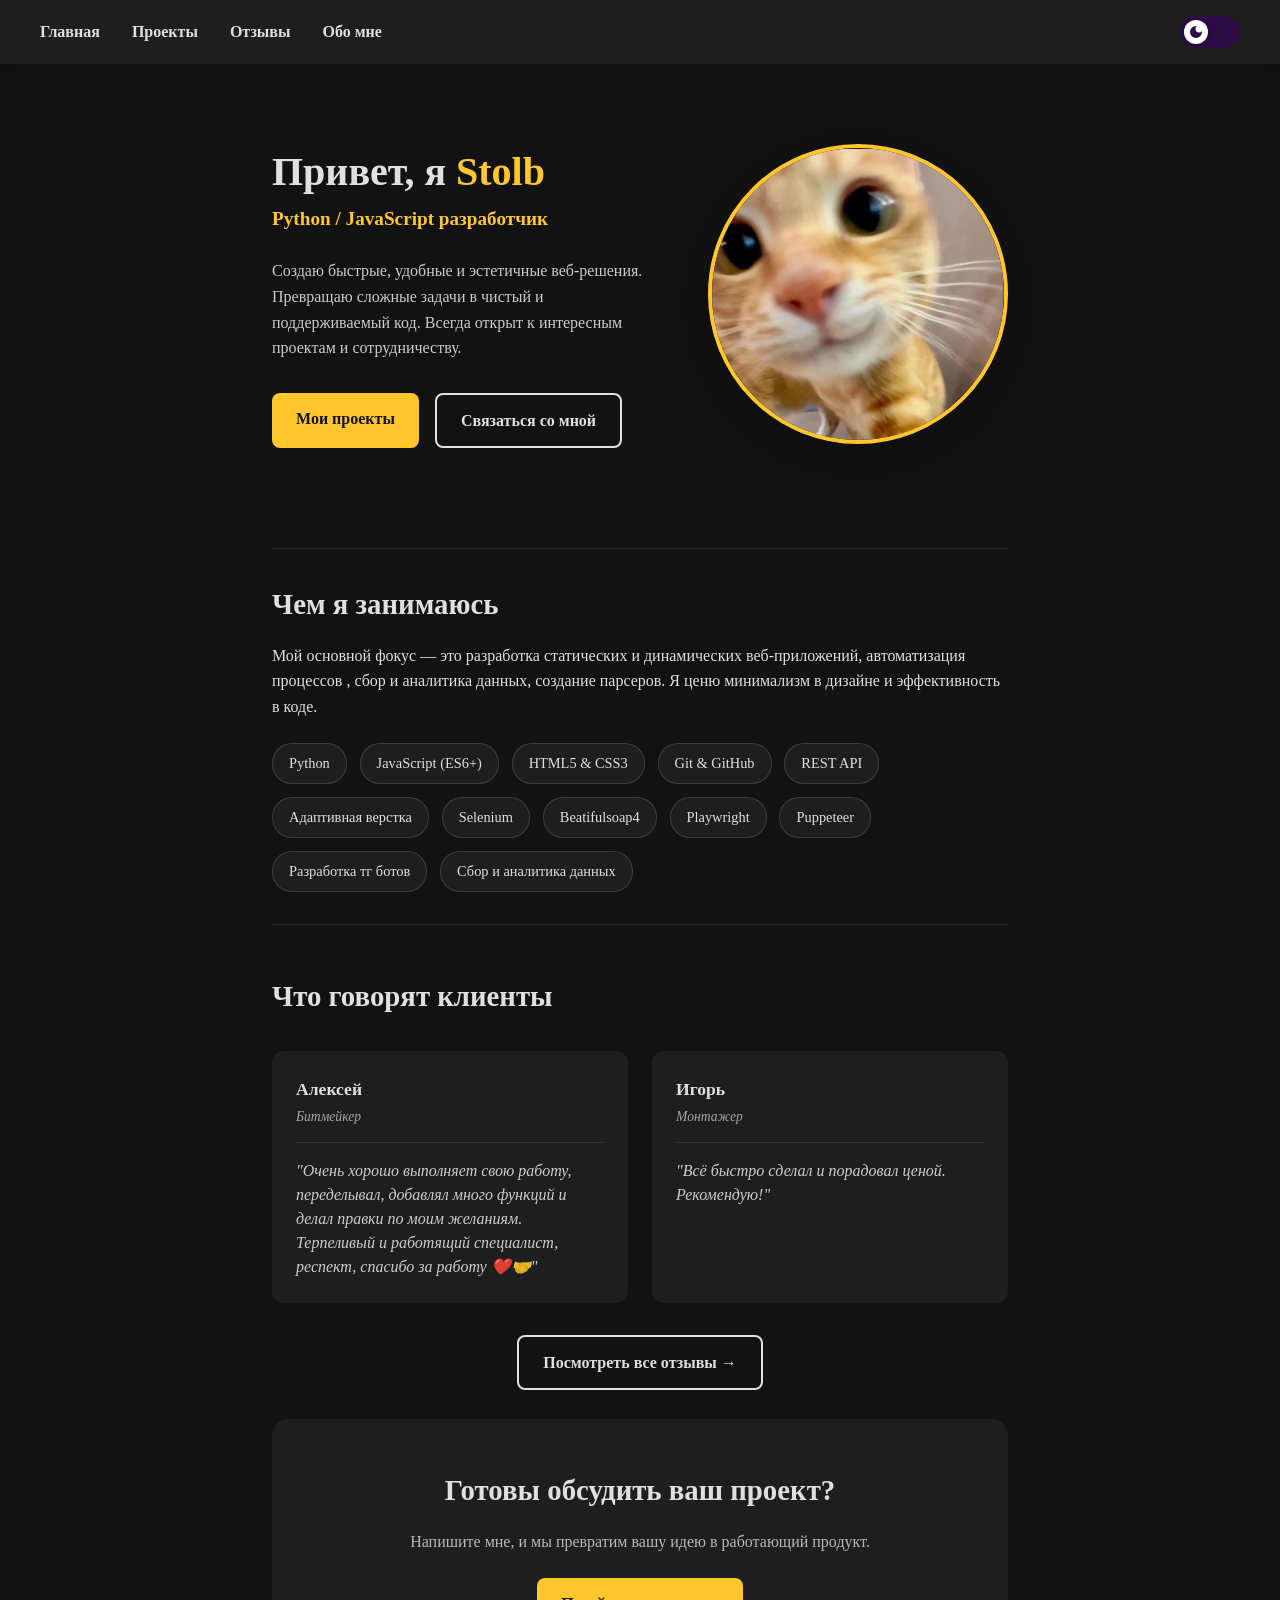
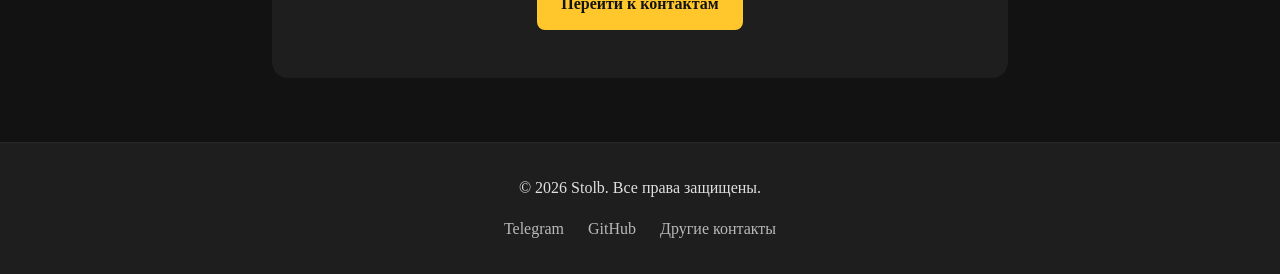
==== index.html @ b122de02 "1 com" ====
<!DOCTYPE html>
<html lang="ru">
<head>
    <meta charset="UTF-8">
    <meta name="viewport" content="width=device-width, initial-scale=1.0">
    <title>Визитка</title>
    <link rel="stylesheet" href="style.css">
    <script src="main.js" defer></script>
</head>
<body class="dark-mode">
    <header>
        <div class="header-container">
            <nav class="nav-header">
                <ul class="header-nav-list">
                    <li><a href="index.html" class="header-nav-link">Главная</a></li>
                    <li><a href="project.html" class="header-nav-link">Проекты</a></li>
                    <li><a href="reviews.html" class="header-nav-link">Отзывы</a></li>
                    <li><a href="about.html" class="header-nav-link">Обо мне</a></li>
                </ul>
            </nav>
            <div class="header-settings">
                <label class="theme-switch" for="theme-checkbox">
                    <input type="checkbox" id="theme-checkbox">
                    <span class="slider round"></span>
                </label>
            </div>
        </div>
    </header>
    
    <main>
        <section class="hero-section">
            <div class="hero-content">
                <h1>Привет, я <span class="accent-text">Stolb</span></h1>
                <p class="hero-subtitle">Python / JavaScript разработчик</p>
                <p class="hero-description">
                    Создаю быстрые, удобные и эстетичные веб-решения. 
                    Превращаю сложные задачи в чистый и поддерживаемый код. 
                    Всегда открыт к интересным проектам и сотрудничеству.
                </p>
                <div class="hero-buttons">
                    <a href="projects.html" class="btn btn-primary">Мои проекты</a>
                    <a href="#contacts" class="btn btn-secondary">Связаться со мной</a>
                </div>
            </div>
            <div class="hero-image">
                <img src="photo_2026-06-17_01-34-57.jpg" alt="Мое фото">
            </div>
        </section>

        <section class="about-section">
            <h2>Чем я занимаюсь</h2>
            <p>Мой основной фокус — это разработка статических и динамических веб-приложений, автоматизация процессов , сбор и аналитика данных, создание парсеров. Я ценю минимализм в дизайне и эффективность в коде.</p>
            
            <div class="skills-container">
                <span class="skill-tag">Python</span>
                <span class="skill-tag">JavaScript (ES6+)</span>
                <span class="skill-tag">HTML5 & CSS3</span>
                <span class="skill-tag">Git & GitHub</span>
                <span class="skill-tag">REST API</span>
                <span class="skill-tag">Адаптивная верстка</span>
                <span class="skill-tag">Selenium</span>
                <span class="skill-tag">Beatifulsoap4</span>
                <span class="skill-tag">Playwright</span>
                <span class="skill-tag">Puppeteer</span>
                <span class="skill-tag">Разработка тг ботов</span>
                <span class="skill-tag">Сбор и аналитика данных</span>
            </div>
        </section>

        <section class="reviews-preview">
            <h2>Что говорят клиенты</h2>
            <div class="reviews-grid">
                <article class="review-card">
                    <div class="review-header">
                        <div class="review-info">
                            <h3>Алексей</h3>
                            <span class="review-role">Битмейкер</span>
                        </div>
                    </div>
                    <p class="review-text">"Очень хорошо выполняет свою работу, переделывал, добавлял много функций и делал правки по моим желаниям. Терпеливый и работящий специалист, респект, спасибо за работу ❤️🤝"</p>
                </article>

                <article class="review-card">
                    <div class="review-header">
                        <div class="review-info">
                            <h3>Игорь</h3>
                            <span class="review-role">Монтажер</span>
                        </div>
                    </div>
                    <p class="review-text">"Всё быстро сделал и порадовал ценой. Рекомендую!"</p>
                </article>
            </div>
            <div class="reviews-cta">
                <a href="reviews.html" class="btn btn-secondary">Посмотреть все отзывы →</a>
            </div>
        </section>

        <section class="final-cta">
            <h2>Готовы обсудить ваш проект?</h2>
            <p>Напишите мне, и мы превратим вашу идею в работающий продукт.</p>
            <a href="contacts.html" class="btn btn-primary">Перейти к контактам</a>
        </section>

    </main>
        
    <footer>
        <div class="footer-container">
            <p>&copy; <span id="current-year"></span> Stolb. Все права защищены.</p>
            <div class="footer-links">
                <a href="https://t.me/Ssstolb" target="_blank" rel="noopener noreferrer">Telegram</a>
                <a href="https://github.com/Bogdan-Stolb" target="_blank" rel="noopener noreferrer">GitHub</a>
                <a href="contacts.html">Другие контакты</a>
            </div>
        </div>
    </footer>
</body>
</html>
---- style.css ----
*, *::before, *::after {
    box-sizing: border-box;
    margin: 0;
    padding: 0;
}

:root {
    --bg-color: #121212;
    --text-color: #e0e0e0;
    --header-bg: #1e1e1e;
    --accent-color: #ffc72b;
    --switch-bg: #2c0b47;
    --switch-knob: #ffffff;
}

body.light-mode {
    --bg-color: #ffffff;
    --text-color: #121212;
    --header-bg: #f4f4f4;
    --accent-color: #ff9800;
    --switch-bg: #87CEEB;
    --switch-knob: #ffffff;
}

body {
    font-family: 'Georgia', 'Times New Roman', Times, serif;
    font-size: 16px;
    line-height: 1.6;
    color: var(--text-color);
    background-color: var(--bg-color);
    min-height: 100vh;
    width: 100%;
    display: flex;
    flex-direction: column;
    -webkit-font-smoothing: antialiased;
    -moz-osx-font-smoothing: grayscale;
    text-rendering: optimizeLegibility;    
    transition: background-color 0.4s ease, color 0.4s ease;
}

main {
    flex: 1;
    padding: 2rem;
    max-width: 800px;
    margin: 0 auto;
    width: 100%;
}

header {
    background-color: var(--header-bg);
    transition: background-color 0.4s ease;
    padding: 1rem 2rem;
    box-shadow: 0 2px 10px rgba(0,0,0,0.1);
}

.header-container {
    max-width: 1200px;
    margin: 0 auto;
    display: flex;
    justify-content: space-between;
    align-items: center;
}

.header-nav-list {
    list-style: none;
    display: flex;
    gap: 2rem;
}

.header-nav-link {
    text-decoration: none;
    color: var(--text-color);
    font-weight: bold;
    transition: color 0.3s ease;
    position: relative;
}

.header-nav-link:hover {
    color: var(--accent-color);
}

/* Активный пункт меню */
.header-nav-link.active {
    color: var(--accent-color);
}

.header-nav-link.active::after {
    content: '';
    position: absolute;
    bottom: -5px;
    left: 0;
    width: 100%;
    height: 2px;
    background-color: var(--accent-color);
}

.theme-switch {
    position: relative;
    display: inline-block;
    width: 60px;
    height: 32px;
}

.theme-switch input {
    opacity: 0;
    width: 0;
    height: 0;
}

.slider {
    position: absolute;
    cursor: pointer;
    top: 0;
    left: 0;
    right: 0;
    bottom: 0;
    background-color: var(--switch-bg);
    transition: 0.4s cubic-bezier(0.4, 0.0, 0.2, 1);
    border-radius: 34px;
}

.slider:before {
    position: absolute;
    content: "";
    height: 24px;
    width: 24px;
    left: 4px;
    bottom: 4px;
    background-color: var(--switch-knob);
    transition: 0.4s cubic-bezier(0.4, 0.0, 0.2, 1);
    border-radius: 50%;    
    background-image: url("data:image/svg+xml,%3Csvg xmlns='http://www.w3.org/2000/svg' viewBox='0 0 24 24' fill='%232c0b47'%3E%3Cpath d='M12 3a9 9 0 1 0 9 9c0-.46-.04-.92-.1-1.36a5.389 5.389 0 0 1-4.4 2.26 5.403 5.403 0 0 1-3.14-9.8c-.44-.06-.9-.1-1.36-.1z'/%3E%3C/svg%3E");
    background-size: 16px;
    background-repeat: no-repeat;
    background-position: center;
    box-shadow: 0 2px 4px rgba(0,0,0,0.2);
}

.slider:hover {
    box-shadow: 0 0 15px rgba(255, 199, 43, 0.4);
}

input:checked + .slider {
    background-color: var(--switch-bg);
}

input:checked + .slider:before {
    transform: translateX(28px);
    background-image: url("data:image/svg+xml,%3Csvg xmlns='http://www.w3.org/2000/svg' viewBox='0 0 24 24' fill='%23ff9800'%3E%3Cpath d='M12 7c-2.76 0-5 2.24-5 5s2.24 5 5 5 5-2.24 5-5-2.24-5-5-5zM2 13h2c.55 0 1-.45 1-1s-.45-1-1-1H2c-.55 0-1 .45-1 1s.45 1 1 1zm18 0h2c.55 0 1-.45 1-1s-.45-1-1-1h-2c-.55 0-1 .45-1 1s.45 1 1 1zM11 2v2c0 .55.45 1 1 1s1-.45 1-1V2c0-.55-.45-1-1-1s-1 .45-1 1zm0 18v2c0 .55.45 1 1 1s1-.45 1-1v-2c0-.55-.45-1-1-1s-1 .45-1 1zM5.99 4.58a.996.996 0 0 0-1.41 0 .996.996 0 0 0 0 1.41l1.06 1.06c.39.39 1.03.39 1.41 0s.39-1.03 0-1.41L5.99 4.58zm12.37 12.37a.996.996 0 0 0-1.41 0 .996.996 0 0 0 0 1.41l1.06 1.06c.39.39 1.03.39 1.41 0a.996.996 0 0 0 0-1.41l-1.06-1.06zm1.06-10.96a.996.996 0 0 0 0-1.41.996.996 0 0 0-1.41 0l-1.06 1.06c-.39.39-.39 1.03 0 1.41s1.03.39 1.41 0l1.06-1.06zM7.05 18.36a.996.996 0 0 0 0 1.41.996.996 0 0 0 1.41 0l1.06-1.06c.39-.39.39-1.03 0-1.41s-1.03-.39-1.41 0l-1.06 1.06z'/%3E%3C/svg%3E");
}

/* --- Футер --- */
footer {
    background-color: var(--header-bg);
    padding: 2rem 1rem;
    margin-top: auto;
    border-top: 1px solid rgba(128, 128, 128, 0.1);
    transition: background-color 0.4s ease, color 0.4s ease;
}

.footer-container {
    max-width: 1200px;
    margin: 0 auto;
    display: flex;
    flex-direction: column;
    align-items: center;
    gap: 1rem;
    text-align: center;
}

.footer-links {
    display: flex;
    gap: 1.5rem;
}

.footer-links a {
    color: var(--text-color);
    text-decoration: none;
    opacity: 0.8;
    transition: opacity 0.3s ease, color 0.3s ease;
}

.footer-links a:hover {
    opacity: 1;
    color: var(--accent-color);
}

.accent-text {
    color: var(--accent-color);
}

.btn {
    display: inline-block;
    padding: 0.8rem 1.5rem;
    border-radius: 8px;
    text-decoration: none;
    font-weight: bold;
    transition: all 0.3s ease;
    text-align: center;
}

.btn-primary {
    background-color: var(--accent-color);
    color: #121212;
}

.btn-primary:hover {
    transform: translateY(-2px);
    box-shadow: 0 4px 15px rgba(255, 199, 43, 0.3);
}

.btn-secondary {
    background-color: transparent;
    border: 2px solid var(--text-color);
    color: var(--text-color);
}

.btn-secondary:hover {
    background-color: var(--text-color);
    color: var(--bg-color);
}

.hero-section {
    display: flex;
    align-items: center;
    justify-content: space-between;
    gap: 3rem;
    padding: 3rem 0;
    margin-bottom: 3rem;
}

.hero-content {
    flex: 1;
}

.hero-content h1 {
    font-size: 2.5rem;
    margin-bottom: 0.5rem;
    line-height: 1.2;
}

.hero-subtitle {
    font-size: 1.2rem;
    color: var(--accent-color);
    margin-bottom: 1.5rem;
    font-weight: bold;
}

.hero-description {
    margin-bottom: 2rem;
    max-width: 500px;
    opacity: 0.9;
}

.hero-buttons {
    display: flex;
    gap: 1rem;
}

.hero-image img {
    width: 300px;
    height: 300px;
    object-fit: cover;
    border-radius: 50%;
    border: 4px solid var(--accent-color);
    box-shadow: 0 10px 30px rgba(0,0,0,0.2);
    transition: transform 0.3s ease;
}

.hero-image img:hover {
    transform: scale(1.03);
}

.about-section {
    padding: 2rem 0;
    border-top: 1px solid rgba(128, 128, 128, 0.2);
    border-bottom: 1px solid rgba(128, 128, 128, 0.2);
    margin-bottom: 3rem;
}

.about-section h2, .reviews-preview h2, .final-cta h2 {
    font-size: 1.8rem;
    margin-bottom: 1rem;
}

.skills-container {
    display: flex;
    flex-wrap: wrap;
    gap: 0.8rem;
    margin-top: 1.5rem;
}

.skill-tag {
    background-color: var(--header-bg);
    color: var(--text-color);
    padding: 0.5rem 1rem;
    border-radius: 20px;
    font-size: 0.9rem;
    border: 1px solid rgba(128, 128, 128, 0.3);
    transition: border-color 0.3s ease;
}

.skill-tag:hover {
    border-color: var(--accent-color);
    color: var(--accent-color);
}

.reviews-grid {
    display: grid;
    grid-template-columns: repeat(auto-fit, minmax(300px, 1fr));
    gap: 1.5rem;
    margin: 2rem 0;
}

.review-card {
    background-color: var(--header-bg);
    padding: 1.5rem;
    border-radius: 12px;
    transition: transform 0.3s ease, box-shadow 0.3s ease;
}

.review-card:hover {
    transform: translateY(-5px);
    box-shadow: 0 10px 20px rgba(0,0,0,0.1);
}

.review-header {
    display: flex;
    flex-direction: column;
    gap: 0.2rem;
    margin-bottom: 1rem;
    padding-bottom: 0.8rem;
    border-bottom: 1px solid rgba(128, 128, 128, 0.2);
}

.review-info h3 {
    font-size: 1.1rem;
    margin: 0;
    color: var(--text-color);
}

.review-role {
    font-size: 0.85rem;
    opacity: 0.7;
    font-style: italic;
}

.review-text {
    font-style: italic;
    opacity: 0.9;
    line-height: 1.5;
}

.reviews-cta {
    text-align: center;
    margin-top: 1rem;
}

.final-cta {
    text-align: center;
    padding: 3rem 1rem;
    background-color: var(--header-bg);
    border-radius: 16px;
    margin-top: 1.8rem;
    margin-bottom: 2rem;
}

.final-cta p {
    margin-bottom: 1.5rem;
    opacity: 0.8;
}

@media (max-width: 768px) {
    .hero-section {
        flex-direction: column-reverse;
        text-align: center;
        gap: 2rem;
    }

    .hero-description {
        margin: 0 auto 2rem auto;
    }

    .hero-buttons {
        justify-content: center;
        flex-direction: column;
    }

    .hero-image img {
        width: 200px;
        height: 200px;
    }
    
    .header-nav-list {
        gap: 1rem;
        font-size: 0.9rem;
    }
    
    .footer-container {
        gap: 1.5rem;
    }
    
    .footer-links {
        flex-direction: column;
        gap: 0.8rem;
    }
}
/* ===== Общие стили внутренних страниц ===== */
.page-header {
    text-align: center;
    padding: 2rem 0 3rem;
}

.page-header h1 {
    font-size: 2.5rem;
    margin-bottom: 1rem;
    line-height: 1.2;
}

.page-header p {
    font-size: 1.1rem;
    opacity: 0.8;
    max-width: 600px;
    margin: 0 auto;
}

/* ===== Страница отзывов ===== */
.reviews-page {
    padding-bottom: 2rem;
}

.reviews-full-grid {
    display: grid;
    grid-template-columns: repeat(auto-fit, minmax(320px, 1fr));
    gap: 1.5rem;
    margin-bottom: 3rem;
}

.review-card-full {
    background-color: var(--header-bg);
    padding: 1.8rem;
    border-radius: 12px;
    display: flex;
    flex-direction: column;
    gap: 1rem;
    transition: transform 0.3s ease, box-shadow 0.3s ease, border-color 0.3s ease;
    border: 1px solid rgba(128, 128, 128, 0.2);
}

.review-card-full:hover {
    transform: translateY(-5px);
    box-shadow: 0 10px 25px rgba(0, 0, 0, 0.15);
    border-color: var(--accent-color);
}

.review-card-full .review-header {
    display: flex;
    justify-content: space-between;
    align-items: flex-start;
    gap: 1rem;
    padding-bottom: 1rem;
    border-bottom: 1px solid rgba(128, 128, 128, 0.2);
    margin-bottom: 0;
}

.review-rating {
    color: var(--accent-color);
    font-size: 1rem;
    margin-top: 0.3rem;
    letter-spacing: 2px;
}

.review-date {
    font-size: 0.85rem;
    opacity: 0.6;
    white-space: nowrap;
}

.review-card-full .review-text {
    flex: 1;
    font-style: italic;
    opacity: 0.9;
    line-height: 1.6;
}

.review-tags {
    display: flex;
    flex-wrap: wrap;
    gap: 0.5rem;
    margin-top: 0.5rem;
}

.review-tag {
    background-color: transparent;
    border: 1px solid var(--accent-color);
    color: var(--accent-color);
    padding: 0.3rem 0.8rem;
    border-radius: 20px;
    font-size: 0.8rem;
}

.leave-review {
    text-align: center;
    padding: 3rem 1.5rem;
    background-color: var(--header-bg);
    border-radius: 16px;
    border: 1px dashed rgba(128, 128, 128, 0.3);
}

.leave-review h2 {
    font-size: 1.8rem;
    margin-bottom: 1rem;
}

.leave-review p {
    margin-bottom: 1.5rem;
    opacity: 0.85;
    max-width: 500px;
    margin-left: auto;
    margin-right: auto;
}

/* ===== Страница контактов ===== */
.contacts-page {
    padding-bottom: 2rem;
}

.contacts-grid {
    display: grid;
    grid-template-columns: repeat(auto-fit, minmax(220px, 1fr));
    gap: 1.5rem;
    margin-bottom: 3rem;
}

.contact-card {
    background-color: var(--header-bg);
    padding: 2rem 1.5rem;
    border-radius: 12px;
    text-align: center;
    text-decoration: none;
    color: var(--text-color);
    border: 1px solid rgba(128, 128, 128, 0.2);
    transition: transform 0.3s ease, box-shadow 0.3s ease, border-color 0.3s ease;
    display: flex;
    flex-direction: column;
    gap: 0.5rem;
}

.contact-card:hover {
    transform: translateY(-5px);
    box-shadow: 0 10px 25px rgba(0, 0, 0, 0.15);
    border-color: var(--accent-color);
}

.contact-icon {
    font-size: 2.5rem;
    margin-bottom: 0.5rem;
}

.contact-card h3 {
    font-size: 1.3rem;
    margin: 0;
}

.contact-handle {
    font-size: 0.95rem;
    opacity: 0.75;
    margin: 0;
}

.contact-action {
    margin-top: 0.8rem;
    color: var(--accent-color);
    font-weight: bold;
    font-size: 0.9rem;
    transition: transform 0.3s ease;
}

.contact-card:hover .contact-action {
    transform: translateX(4px);
}

.contact-info-block {
    padding: 2rem 0 3rem;
    border-top: 1px solid rgba(128, 128, 128, 0.2);
}

.contact-info-block h2 {
    text-align: center;
    font-size: 1.8rem;
    margin-bottom: 2rem;
}

.info-blocks {
    display: flex;
    justify-content: center;
}

.steps-grid {
    display: grid;
    grid-template-columns: repeat(4, 180px);
    gap: 1.5rem;
}

.step {
    background-color: var(--header-bg);
    padding: 1.5rem;
    border-radius: 12px;
    text-align: center;
    border: 1px solid rgba(128, 128, 128, 0.2);
    transition: border-color 0.3s ease;
}

.step:hover {
    border-color: var(--accent-color);
}

.step-number {
    display: inline-flex;
    align-items: center;
    justify-content: center;
    width: 40px;
    height: 40px;
    border-radius: 50%;
    background-color: var(--accent-color);
    color: #121212;
    font-weight: bold;
    font-size: 1.1rem;
    margin-bottom: 1rem;
}

.step h3 {
    font-size: 1.1rem;
    margin-bottom: 0.5rem;
}

.step p {
    font-size: 0.9rem;
    opacity: 0.85;
    line-height: 1.5;
}

/* ===== Адаптив для новых страниц ===== */
@media (max-width: 768px) {
    .page-header h1 {
        font-size: 2rem;
    }

    .review-card-full .review-header {
        flex-direction: column;
        gap: 0.5rem;
    }

    .review-date {
        align-self: flex-start;
    }

    .contacts-grid {
        grid-template-columns: 1fr;
    }

    .steps-grid {
        grid-template-columns: 1fr;
    }
}

/* ===== Страница проектов ===== */
.projects-page {
    padding-bottom: 2rem;
}

.projects-filter {
    display: flex;
    flex-wrap: wrap;
    justify-content: center;
    gap: 0.8rem;
    margin-bottom: 2.5rem;
}

.filter-btn {
    background-color: transparent;
    border: 1px solid rgba(128, 128, 128, 0.3);
    color: var(--text-color);
    padding: 0.5rem 1.2rem;
    border-radius: 20px;
    font-size: 0.9rem;
    cursor: pointer;
    transition: all 0.3s ease;
    font-family: inherit;
}

.filter-btn:hover {
    border-color: var(--accent-color);
    color: var(--accent-color);
}

.filter-btn.active {
    background-color: var(--accent-color);
    color: #121212;
    border-color: var(--accent-color);
}

.projects-grid {
    display: grid;
    grid-template-columns: repeat(auto-fit, minmax(300px, 1fr));
    gap: 1.8rem;
    margin-bottom: 3rem;
}

.project-card {
    background-color: var(--header-bg);
    padding: 4rem;
    margin: 4px;
    border-radius: 12px;
    border: 1px solid rgba(128, 128, 128, 0.2);
    display: flex;
    flex-direction: column;
    gap: 1rem;
    transition: transform 0.3s ease, box-shadow 0.3s ease, border-color 0.3s ease;
}

.project-card:hover {
    transform: translateY(-5px);
    box-shadow: 0 10px 25px rgba(0, 0, 0, 0.15);
    border-color: var(--accent-color);
}

.project-icon {
    font-size: 2.5rem;
    margin-bottom: 0.5rem;
}

.project-title {
    font-size: 1.4rem;
    margin: 0;
    color: var(--text-color);
}

.project-description {
    font-size: 0.95rem;
    opacity: 0.85;
    line-height: 1.6;
    flex: 1;
}

.project-tags {
    display: flex;
    flex-wrap: wrap;
    gap: 0.5rem;
    margin: 0.5rem 0;
}

.project-tag {
    background-color: transparent;
    border: 1px solid var(--accent-color);
    color: var(--accent-color);
    padding: 0.3rem 0.8rem;
    border-radius: 20px;
    font-size: 0.8rem;
}

.project-link {
    display: inline-block;
    margin-top: 0.5rem;
    color: var(--accent-color);
    text-decoration: none;
    font-weight: bold;
    font-size: 0.95rem;
    transition: transform 0.3s ease;
}

.project-link:hover {
    transform: translateX(4px);
}

.projects-cta {
    text-align: center;
    padding: 3rem 1.5rem;
    background-color: var(--header-bg);
    border-radius: 16px;
    border: 1px dashed rgba(128, 128, 128, 0.3);
}

.projects-cta h2 {
    font-size: 1.8rem;
    margin-bottom: 1rem;
}

.projects-cta p {
    margin-bottom: 1.5rem;
    opacity: 0.85;
    max-width: 500px;
    margin-left: auto;
    margin-right: auto;
}

/* ===== Скрытые карточки при фильтрации ===== */
.project-card.hidden {
    display: none;
}

/* ===== Адаптив для проектов ===== */
@media (max-width: 768px) {
    .projects-grid {
        grid-template-columns: 1fr;
    }

    .projects-filter {
        gap: 0.5rem;
    }

    .filter-btn {
        font-size: 0.85rem;
        padding: 0.4rem 1rem;
    }
}

.review-card-full.hidden {
    display: none;
}

.project-card.hidden {
    display: none;
}
 
/* ===== Страница "Обо мне" ===== */
.about-page {
    padding-bottom: 2rem;
}

.about-hero {
    display: flex;
    align-items: center;
    gap: 3rem;
    padding: 2rem 0 3rem;
    margin-bottom: 2rem;
    border-bottom: 1px solid rgba(128, 128, 128, 0.2);
}

.about-hero-image img {
    width: 220px;
    height: 220px;
    object-fit: cover;
    border-radius: 50%;
    border: 4px solid var(--accent-color);
    box-shadow: 0 10px 30px rgba(0, 0, 0, 0.2);
    transition: transform 0.3s ease;
}

.about-hero-image img:hover {
    transform: scale(1.03);
}

.about-hero-content h1 {
    font-size: 2.5rem;
    margin-bottom: 0.5rem;
    line-height: 1.2;
}

.about-role {
    font-size: 1.2rem;
    color: var(--accent-color);
    font-weight: bold;
    margin-bottom: 1rem;
}

.about-tagline {
    font-size: 1.05rem;
    opacity: 0.85;
    max-width: 500px;
}

.about-block {
    padding: 2.5rem 0;
    border-bottom: 1px solid rgba(128, 128, 128, 0.2);
}

.about-block:last-of-type {
    border-bottom: none;
}

.about-block h2 {
    font-size: 1.8rem;
    margin-bottom: 1.5rem;
}

.about-block p {
    margin-bottom: 1rem;
    opacity: 0.9;
    line-height: 1.7;
}

.about-block p:last-child {
    margin-bottom: 0;
}

/* Услуги */
.services-grid {
    display: grid;
    grid-template-columns: repeat(auto-fit, minmax(280px, 1fr));
    gap: 1.5rem;
    margin-top: 1.5rem;
}

.service-card {
    background-color: var(--header-bg);
    padding: 1.8rem;
    border-radius: 12px;
    border: 1px solid rgba(128, 128, 128, 0.2);
    transition: transform 0.3s ease, box-shadow 0.3s ease, border-color 0.3s ease;
}

.service-card:hover {
    transform: translateY(-5px);
    box-shadow: 0 10px 25px rgba(0, 0, 0, 0.15);
    border-color: var(--accent-color);
}

.service-icon {
    font-size: 2.2rem;
    margin-bottom: 1rem;
}

.service-card h3 {
    font-size: 1.2rem;
    margin-bottom: 0.7rem;
}

.service-card p {
    font-size: 0.95rem;
    opacity: 0.85;
    line-height: 1.6;
    margin: 0;
}

/* Образование */
.education-grid {
    display: flex;
    flex-direction: column;
    gap: 1.5rem;
    margin-top: 1.5rem;
}

.education-card {
    background-color: var(--header-bg);
    padding: 1.8rem;
    border-radius: 12px;
    border: 1px solid rgba(128, 128, 128, 0.2);
    display: flex;
    gap: 1.5rem;
    align-items: flex-start;
    transition: border-color 0.3s ease;
}

.education-card:hover {
    border-color: var(--accent-color);
}

.education-icon {
    font-size: 2.5rem;
    flex-shrink: 0;
}

.education-info h3 {
    font-size: 1.3rem;
    margin-bottom: 0.5rem;
}

.education-sub {
    font-size: 0.95rem;
    opacity: 0.75;
    font-style: italic;
    margin-bottom: 0.8rem;
}

.education-spec {
    font-size: 0.95rem;
    color: var(--accent-color);
    font-weight: bold;
    margin-bottom: 0.3rem;
}

.education-profile {
    font-size: 0.95rem;
    opacity: 0.9;
    margin-bottom: 0.8rem;
}

.education-desc {
    font-size: 0.9rem;
    opacity: 0.8;
    line-height: 1.6;
    margin: 0;
}

/* Принципы */
.principles-grid {
    display: grid;
    grid-template-columns: repeat(auto-fit, minmax(220px, 1fr));
    gap: 1.5rem;
    margin-top: 1.5rem;
}

.principle {
    background-color: var(--header-bg);
    padding: 1.5rem;
    border-radius: 12px;
    border: 1px solid rgba(128, 128, 128, 0.2);
    transition: border-color 0.3s ease, transform 0.3s ease;
}

.principle:hover {
    border-color: var(--accent-color);
    transform: translateY(-3px);
}

.principle-number {
    display: block;
    font-size: 2rem;
    font-weight: bold;
    color: var(--accent-color);
    margin-bottom: 0.5rem;
    font-family: 'Georgia', serif;
}

.principle h3 {
    font-size: 1.1rem;
    margin-bottom: 0.5rem;
}

.principle p {
    font-size: 0.9rem;
    opacity: 0.85;
    line-height: 1.5;
    margin: 0;
}

/* Адаптив */
@media (max-width: 768px) {
    .about-hero {
        flex-direction: column;
        text-align: center;
        gap: 2rem;
    }

    .about-hero-image img {
        width: 180px;
        height: 180px;
    }

    .about-hero-content h1 {
        font-size: 2rem;
    }

    .about-tagline {
        margin: 0 auto;
    }

    .education-card {
        flex-direction: column;
        text-align: center;
        align-items: center;
    }

    .principles-grid {
        grid-template-columns: 1fr;
    }
}
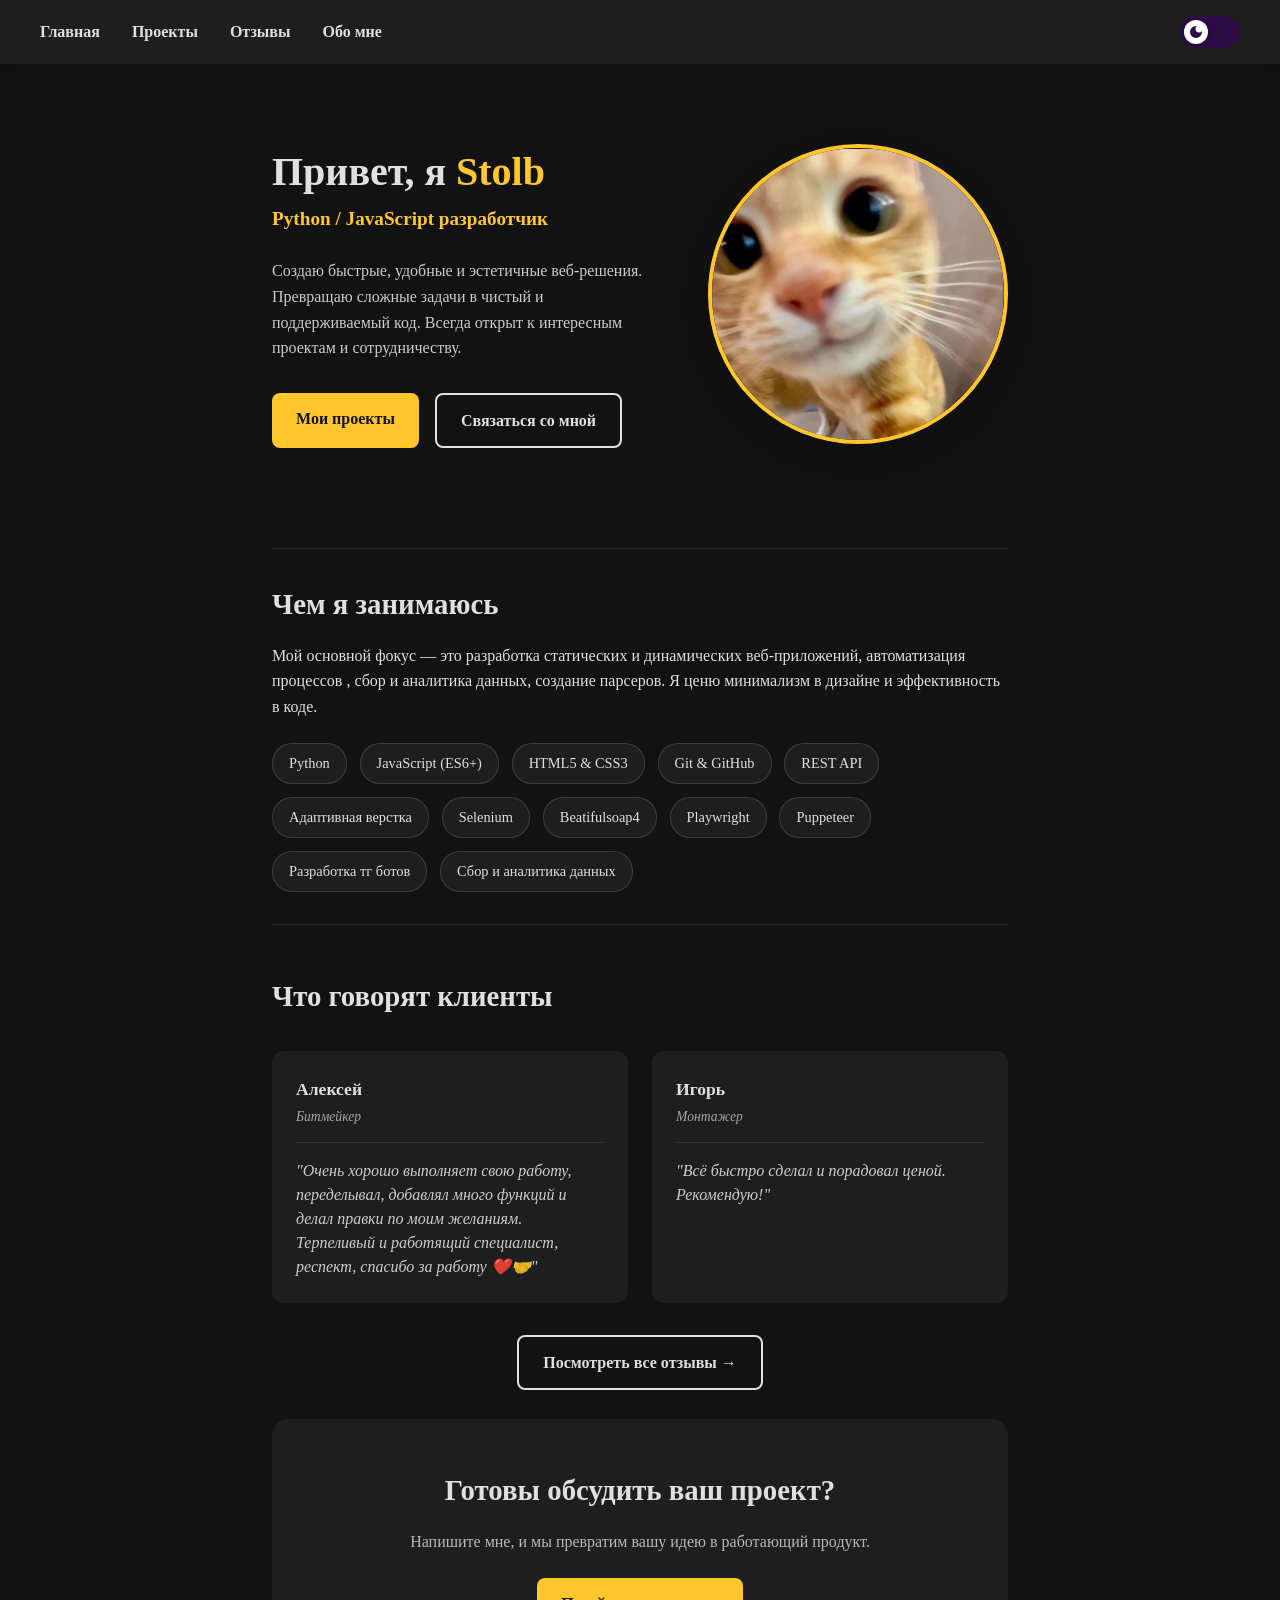
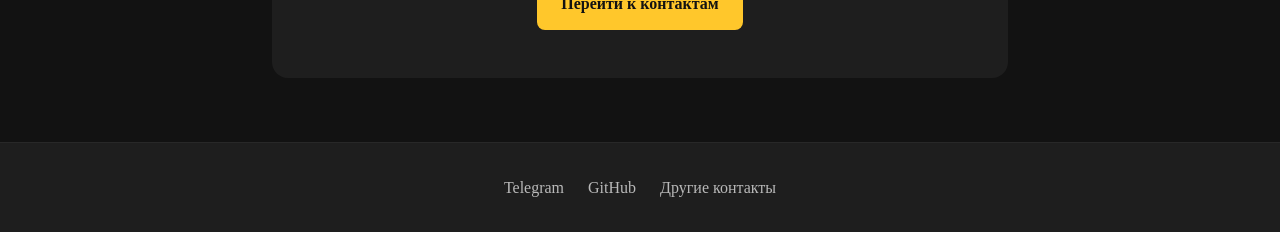
==== commit 0f92f7dc: "2 com" ====
--- a/index.html
+++ b/index.html
@@ -105,7 +105,6 @@
         
     <footer>
         <div class="footer-container">
-            <p>&copy; <span id="current-year"></span> Stolb. Все права защищены.</p>
             <div class="footer-links">
                 <a href="https://t.me/Ssstolb" target="_blank" rel="noopener noreferrer">Telegram</a>
                 <a href="https://github.com/Bogdan-Stolb" target="_blank" rel="noopener noreferrer">GitHub</a>
--- a/style.css
+++ b/style.css
@@ -79,7 +79,6 @@
     color: var(--accent-color);
 }
 
-/* Активный пункт меню */
 .header-nav-link.active {
     color: var(--accent-color);
 }
@@ -149,7 +148,6 @@
     background-image: url("data:image/svg+xml,%3Csvg xmlns='http://www.w3.org/2000/svg' viewBox='0 0 24 24' fill='%23ff9800'%3E%3Cpath d='M12 7c-2.76 0-5 2.24-5 5s2.24 5 5 5 5-2.24 5-5-2.24-5-5-5zM2 13h2c.55 0 1-.45 1-1s-.45-1-1-1H2c-.55 0-1 .45-1 1s.45 1 1 1zm18 0h2c.55 0 1-.45 1-1s-.45-1-1-1h-2c-.55 0-1 .45-1 1s.45 1 1 1zM11 2v2c0 .55.45 1 1 1s1-.45 1-1V2c0-.55-.45-1-1-1s-1 .45-1 1zm0 18v2c0 .55.45 1 1 1s1-.45 1-1v-2c0-.55-.45-1-1-1s-1 .45-1 1zM5.99 4.58a.996.996 0 0 0-1.41 0 .996.996 0 0 0 0 1.41l1.06 1.06c.39.39 1.03.39 1.41 0s.39-1.03 0-1.41L5.99 4.58zm12.37 12.37a.996.996 0 0 0-1.41 0 .996.996 0 0 0 0 1.41l1.06 1.06c.39.39 1.03.39 1.41 0a.996.996 0 0 0 0-1.41l-1.06-1.06zm1.06-10.96a.996.996 0 0 0 0-1.41.996.996 0 0 0-1.41 0l-1.06 1.06c-.39.39-.39 1.03 0 1.41s1.03.39 1.41 0l1.06-1.06zM7.05 18.36a.996.996 0 0 0 0 1.41.996.996 0 0 0 1.41 0l1.06-1.06c.39-.39.39-1.03 0-1.41s-1.03-.39-1.41 0l-1.06 1.06z'/%3E%3C/svg%3E");
 }
 
-/* --- Футер --- */
 footer {
     background-color: var(--header-bg);
     padding: 2rem 1rem;
@@ -405,7 +403,6 @@
         gap: 0.8rem;
     }
 }
-/* ===== Общие стили внутренних страниц ===== */
 .page-header {
     text-align: center;
     padding: 2rem 0 3rem;
@@ -424,7 +421,6 @@
     margin: 0 auto;
 }
 
-/* ===== Страница отзывов ===== */
 .reviews-page {
     padding-bottom: 2rem;
 }
@@ -520,7 +516,6 @@
     margin-right: auto;
 }
 
-/* ===== Страница контактов ===== */
 .contacts-page {
     padding-bottom: 2rem;
 }
@@ -640,7 +635,6 @@
     line-height: 1.5;
 }
 
-/* ===== Адаптив для новых страниц ===== */
 @media (max-width: 768px) {
     .page-header h1 {
         font-size: 2rem;
@@ -664,7 +658,6 @@
     }
 }
 
-/* ===== Страница проектов ===== */
 .projects-page {
     padding-bottom: 2rem;
 }
@@ -794,12 +787,10 @@
     margin-right: auto;
 }
 
-/* ===== Скрытые карточки при фильтрации ===== */
 .project-card.hidden {
     display: none;
 }
 
-/* ===== Адаптив для проектов ===== */
 @media (max-width: 768px) {
     .projects-grid {
         grid-template-columns: 1fr;
@@ -823,7 +814,6 @@
     display: none;
 }
  
-/* ===== Страница "Обо мне" ===== */
 .about-page {
     padding-bottom: 2rem;
 }
@@ -894,7 +884,6 @@
     margin-bottom: 0;
 }
 
-/* Услуги */
 .services-grid {
     display: grid;
     grid-template-columns: repeat(auto-fit, minmax(280px, 1fr));
@@ -933,7 +922,6 @@
     margin: 0;
 }
 
-/* Образование */
 .education-grid {
     display: flex;
     flex-direction: column;
@@ -993,7 +981,6 @@
     margin: 0;
 }
 
-/* Принципы */
 .principles-grid {
     display: grid;
     grid-template-columns: repeat(auto-fit, minmax(220px, 1fr));
@@ -1035,7 +1022,6 @@
     margin: 0;
 }
 
-/* Адаптив */
 @media (max-width: 768px) {
     .about-hero {
         flex-direction: column;
@@ -1065,4 +1051,97 @@
     .principles-grid {
         grid-template-columns: 1fr;
     }
+}
+
+@media (max-width: 768px) {
+    main {
+        padding: 1rem;
+    }
+
+    .page-header {
+        padding: 1.5rem 0 2rem;
+    }
+
+    .page-header h1 {
+        font-size: 1.8rem;
+    }
+
+    .page-header p {
+        font-size: 0.95rem;
+    }
+
+    .projects-filter {
+        gap: 0.4rem;
+        margin-bottom: 1.5rem;
+        justify-content: flex-start;
+    }
+
+    .filter-btn {
+        font-size: 0.78rem;
+        padding: 0.35rem 0.75rem;
+        white-space: nowrap;
+    }
+
+    .reviews-full-grid {
+        grid-template-columns: 1fr;
+        gap: 1rem;
+    }
+
+    .review-card-full {
+        padding: 1.2rem;
+    }
+
+    .review-card-full .review-header {
+        flex-direction: column;
+        gap: 0.5rem;
+    }
+
+    .review-date {
+        align-self: flex-start;
+    }
+
+    .review-text {
+        font-size: 0.95rem;
+    }
+
+    .review-tags {
+        gap: 0.4rem;
+    }
+
+    .review-tag {
+        font-size: 0.75rem;
+        padding: 0.25rem 0.6rem;
+    }
+
+    .leave-review {
+        padding: 2rem 1rem;
+    }
+
+    .leave-review h2 {
+        font-size: 1.5rem;
+    }
+
+    .leave-review p {
+        font-size: 0.95rem;
+    }
+}
+
+@media (max-width: 480px) {
+    .header-nav-list {
+        gap: 0.6rem;
+        font-size: 0.8rem;
+    }
+
+    .filter-btn {
+        font-size: 0.72rem;
+        padding: 0.3rem 0.6rem;
+    }
+
+    .page-header h1 {
+        font-size: 1.5rem;
+    }
+
+    .review-card-full {
+        padding: 1rem;
+    }
 }
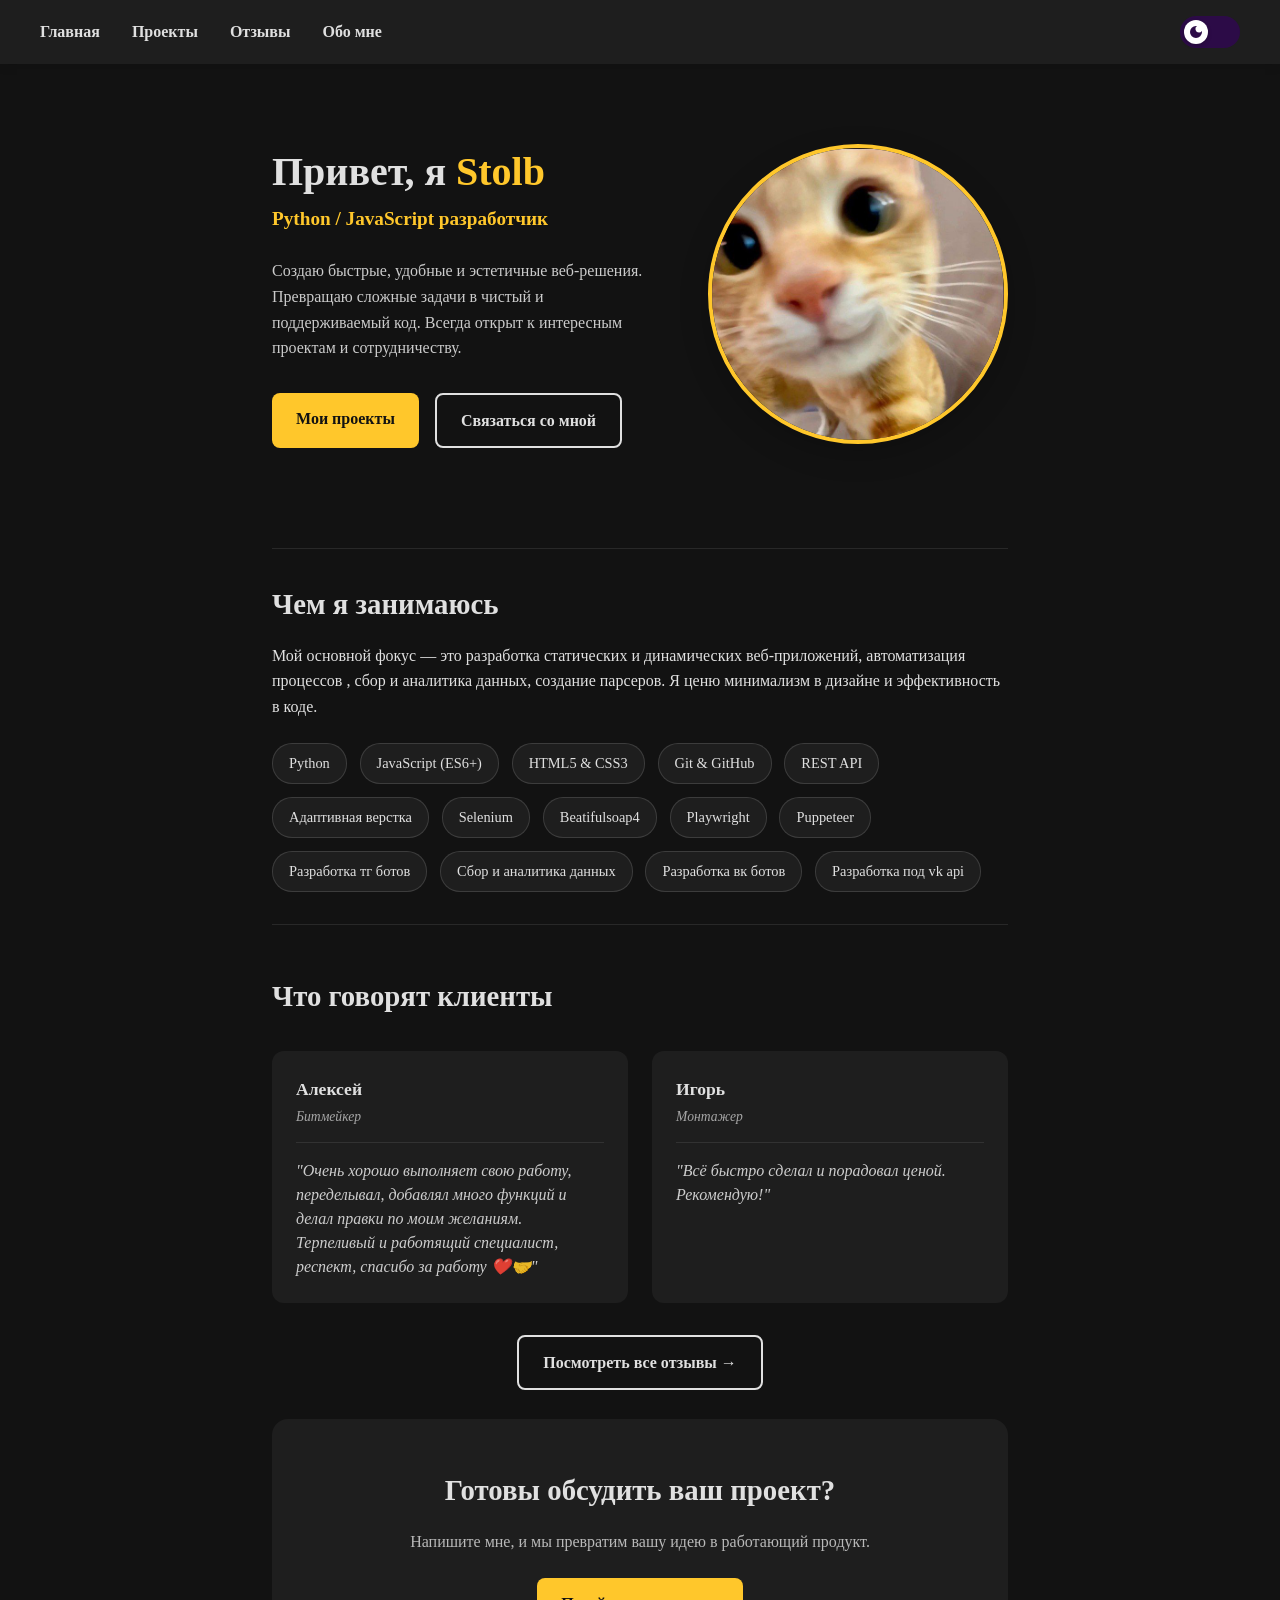
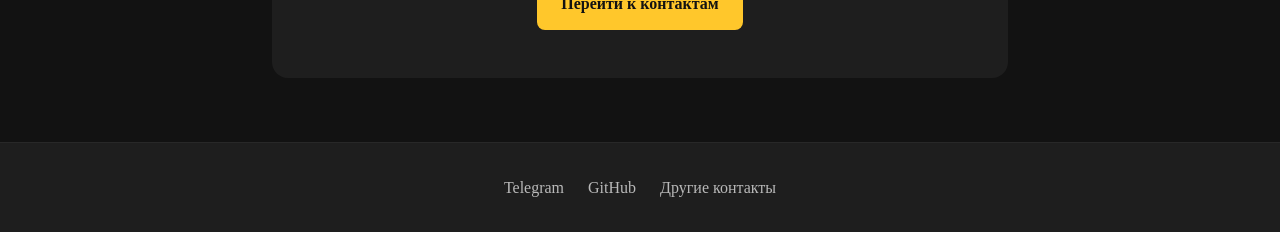
==== commit b8f89612: "upd info" ====
--- a/index.html
+++ b/index.html
@@ -64,6 +64,8 @@
                 <span class="skill-tag">Puppeteer</span>
                 <span class="skill-tag">Разработка тг ботов</span>
                 <span class="skill-tag">Сбор и аналитика данных</span>
+                <span class="skill-tag">Разработка вк ботов</span>
+                <span class="skill-tag">Разработка под vk api</span>
             </div>
         </section>
 
